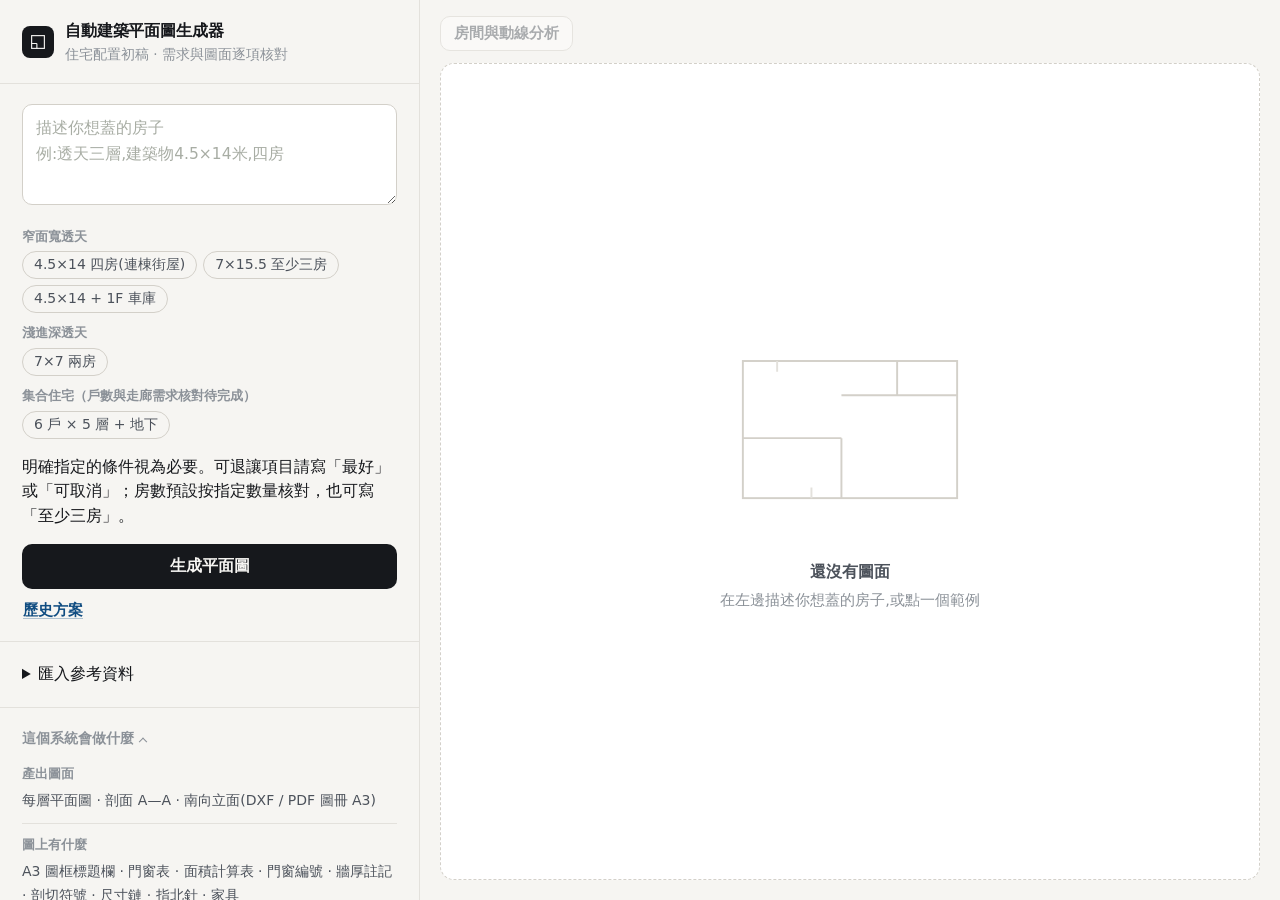
==== src/web/static/index.html @ a3713e99 "fix(rag): 分離搜尋備援並修正網頁編碼與網址匯入" ====
<!DOCTYPE html>
<html lang="zh-Hant">
<head>
<meta charset="utf-8">
<meta name="viewport" content="width=device-width, initial-scale=1">
<title>自動建築平面圖生成器</title>
<link rel="icon" href="data:image/svg+xml,<svg xmlns='http://www.w3.org/2000/svg' viewBox='0 0 32 32'><rect width='32' height='32' rx='7' fill='%2316181c'/><g stroke='%23f7f6f3' stroke-width='2' fill='none'><rect x='8' y='8' width='16' height='16'/><path d='M8 18h7M15 18v6'/></g></svg>">
<link rel="stylesheet" href="style.css?v=20260924-sketch">
</head>
<body>

<div class="app">

  <!-- ══ 左:需求與報告 ════════════════════════════════════════════ -->
  <aside class="side">
    <header class="brand">
      <div class="logo" aria-hidden="true">
        <svg viewBox="0 0 24 24"><rect x="3.5" y="3.5" width="17" height="17"/>
          <path d="M3.5 14h7M10.5 14v6.5"/></svg>
      </div>
      <div class="brand-text">
        <h1>自動建築平面圖生成器</h1>
        <p>住宅配置初稿 · 需求與圖面逐項核對</p>
      </div>
    </header>

    <div class="side-scroll">

      <section class="block">
        <textarea id="text" rows="3"
          placeholder="描述你想蓋的房子&#10;例:透天三層,建築物4.5×14米,四房"></textarea>

        <!-- 範例句依「案子類型」分組:順便展示這套系統收得下哪幾種案子。
             chip 上是短標籤,真正送出的整句在 data-text。 -->
        <div class="examples" id="examples">
          <div class="ex-group">
            <span class="ex-label">窄面寬透天</span>
            <button class="chip" data-text="透天三層,建築物4.5×14米,四房">4.5×14 四房(連棟街屋)</button>
            <button class="chip" data-text="透天三層,建築物7×15.5米,至少三房">7×15.5 至少三房</button>
            <button class="chip" data-text="透天三層,建築物4.5×14米,三房,一樓一個車位">4.5×14 + 1F 車庫</button>
          </div>
          <div class="ex-group">
            <span class="ex-label">淺進深透天</span>
            <button class="chip" data-text="透天兩層,建築物7×7米,兩房">7×7 兩房</button>
          </div>
          <div class="ex-group">
            <span class="ex-label">集合住宅（戶數與走廊需求核對待完成）</span>
            <button class="chip" disabled title="目前每排戶數與走廊寬尚未完成圖面核對，請先使用透天範例。">6 戶 × 5 層 + 地下</button>
          </div>
        </div>

        <p class="import-note">明確指定的條件視為必要。可退讓項目請寫「最好」或「可取消」；房數預設按指定數量核對，也可寫「至少三房」。</p>
        <div class="actions">
          <input id="code" type="password" placeholder="通行碼" class="hidden">
          <button id="generate" class="btn solid block">生成平面圖</button>
        </div>

        <div class="run-row">
          <button id="history-btn" class="btn link">歷史方案</button>
          <span id="status"></span>
        </div>

        <ol id="progress" class="progress hidden">
          <li>讀懂需求</li>
          <li>配置格局</li>
          <li>圖面 / 法規檢查</li>
          <li>出圖</li>
        </ol>
      </section>

      <div id="error" class="error hidden"></div>
      <section id="requirements-panel" class="block hidden" aria-live="polite"></section>
      <div id="history" class="history hidden"></div>

      <section class="block rag-import">
        <details id="import-panel">
          <summary>匯入參考資料</summary>
          <p>加入 PDF、DWG、DXF 或圖片，系統會擷取文字與標註，建立可檢索的設計參考。</p>
          <label for="import-files">選擇檔案（可多選，每個上限 50 MB）</label>
          <input id="import-files" type="file" multiple accept=".pdf,.dwg,.dxf,.png,.jpg,.jpeg,.tif,.tiff,.webp,.bmp">
          <button id="import-btn" class="btn quiet">匯入並建立索引</button>
          <p class="import-note">掃描檔會使用 OCR，請核對辨識文字。這項功能不會自動還原房間幾何；命中的參考文字會隨需求傳給 AI。</p>
          <div id="import-status" role="status" aria-live="polite"></div>
          <div id="import-results"></div>

          <details class="case-editor">
            <summary>核對參考資料與適用條件</summary>
            <p>先排除已知條件不符的資料，再依語意相似度排序。未填條件代表未知；人工核對也不代表本案法規審查通過。</p>
            <button id="case-load" type="button" class="btn quiet">載入資料清單</button>
            <div id="case-form" class="hidden">
              <label for="case-document">參考資料</label><select id="case-document"></select>
              <small id="case-source"></small>
              <label for="case-category">資料類別</label>
              <select id="case-category"><option value="reference">一般參考</option><option value="case">配置案例</option><option value="regulation">法規資料</option></select>
              <label for="case-dimension_basis">寬深代表</label>
              <select id="case-dimension_basis"><option value="building">建築尺寸</option><option value="site">基地尺寸</option></select>
              <fieldset><legend>面寬（米）</legend><div class="case-range"><label>下限<input id="case-width_m-min" type="number" min="0" step="any"></label><label>上限<input id="case-width_m-max" type="number" min="0" step="any"></label></div></fieldset>
              <fieldset><legend>進深（米）</legend><div class="case-range"><label>下限<input id="case-depth_m-min" type="number" min="0" step="any"></label><label>上限<input id="case-depth_m-max" type="number" min="0" step="any"></label></div></fieldset>
              <fieldset><legend>地上樓層</legend><div class="case-range"><label>下限<input id="case-floors-min" type="number" min="0" step="any"></label><label>上限<input id="case-floors-max" type="number" min="0" step="any"></label></div></fieldset>
              <fieldset><legend>臥室數</legend><div class="case-range"><label>下限<input id="case-bedrooms-min" type="number" min="0" step="any"></label><label>上限<input id="case-bedrooms-max" type="number" min="0" step="any"></label></div></fieldset>
              <fieldset><legend>汽車位</legend><div class="case-range"><label>下限<input id="case-car_spaces-min" type="number" min="0" step="any"></label><label>上限<input id="case-car_spaces-max" type="number" min="0" step="any"></label></div></fieldset>
              <label for="case-party_walls">是否共壁</label>
              <select id="case-party_walls"><option value="">未知</option><option value="true">是</option><option value="false">否</option></select>
              <label for="case-window_sides">案例使用的開窗側（N 北、S 南、E 東、W 西）</label>
              <input id="case-window_sides" placeholder="例：N,S；未知留空">
              <label for="case-limitations">適用限制</label><textarea id="case-limitations" rows="2" maxlength="800"></textarea>
              <label for="case-review_status">核對狀態</label>
              <select id="case-review_status"><option value="unreviewed">待人工核對</option><option value="reviewed">已人工核對</option></select>
              <label for="case-reviewer">核對者</label><input id="case-reviewer" maxlength="80">
              <label for="case-review_note">核對依據（例如圖號、頁碼、原文段落）</label><textarea id="case-review_note" rows="2" maxlength="600"></textarea>
              <button id="case-save" type="button" class="btn quiet">儲存條件並更新索引</button>
            </div>
            <div id="case-status" role="status" aria-live="polite"></div>
          </details>
          <div class="web-research">
            <h3>沒有檔案？讓系統上網找</h3>
            <label for="research-query">想找哪方面的參考資料？</label>
            <input id="research-query" type="text" maxlength="160" placeholder="例：透天住宅採光、車庫與玄關動線">
            <div class="research-examples">
              <button class="chip research-topic" type="button">透天住宅 採光 平面圖</button>
              <button class="chip research-topic" type="button">住宅 車庫 玄關 動線</button>
            </div>
            <button id="research-btn" class="btn quiet" type="button">自動找資料並加入 RAG</button>
            <p class="import-note">一次最多加入 3 個不同網站的公開網頁或文字 PDF，保留來源網址。只會送出這裡的搜尋主題，不會傳送你的本機檔案；網路資料仍需核對。</p>
            <div id="research-status" role="status" aria-live="polite"></div>
            <p id="research-diagnostics" class="import-note"></p>
            <details class="research-direct">
              <summary>已有網址？直接匯入公開資料</summary>
              <p class="import-note">搜尋暫時不可用時，可填寫上方主題並貼上資料網址。系統仍會核對正文、來源存取規則與主題相關性。</p>
              <label for="research-url">公開網頁或文字 PDF 網址</label>
              <input id="research-url" type="url" maxlength="2048" placeholder="https://…">
              <button id="research-url-btn" class="btn quiet" type="button">讀取網址並加入 RAG</button>
            </details>
            <div id="research-results"></div>
          </div>
        </details>
      </section>

      <!-- 最近生成過的方案(有紀錄才會出現),點了直接載回來 -->
      <section class="block hidden" id="recent-block">
        <h2 class="block-title">最近</h2>
        <div class="recent" id="recent"></div>
      </section>

      <!-- 能力範圍:出圖前就先講清楚這套系統做得到什麼、把哪些關。
           出圖後自動收起來(app.js),讓側欄專心顯示方案。 -->
      <section class="block">
        <details id="about" open>
          <summary>這個系統會做什麼</summary>

          <dl class="spec">
            <dt>產出圖面</dt>
            <dd>每層平面圖 · 剖面 A—A · 南向立面(DXF / PDF 圖冊 A3)</dd>

            <dt>圖上有什麼</dt>
            <dd>A3 圖框標題欄 · 門窗表 · 面積計算表 · 門窗編號 · 牆厚註記
              · 剖切符號 · 尺寸鏈 · 指北針 · 家具</dd>

            <dt>自動把關</dt>
            <!-- ⚠️ 換行處會變成一個空格,別在標點後面斷行 -->
            <dd><b>圖面硬規則 16 條</b> —— 房間沒門、室內斷成兩塊、家具穿牆、門卡牆角、梯段沒扶手牆、動線走不通…只要違反就換個切法重生,不合格的圖不會給你</dd>
            <dd><b>建築技術規則施工編</b> §33 樓梯尺寸 · §40 居室採光
              · §43 通風</dd>

            <dt>收得下的尺寸</dt>
            <dd class="sizes">
              <span><b>窄面寬透天</b>建築寬 4–8 m · 深 9.5–16.5 m(上限依面寬)</span>
              <span><b>淺進深透天</b>寬 5–9 m · 深 ≥5 m</span>
              <span><b>兩帶式 / 集合住宅</b>寬 ≥10 m</span>
              <span><b>AI 關係圖</b>寬 5–30 m · 深 ≥9 m</span>
            </dd>
          </dl>
        </details>
      </section>

      <div id="result" class="result hidden">

        <section class="block">
          <h2 class="block-title">本案</h2>
          <span id="summary" class="summary"></span>
          <span id="design-note" class="design-note"></span>
          <div id="metrics" class="metrics hidden"></div>
          <div id="suggestions" class="suggestions hidden"></div>
        </section>

        <section class="block">
          <h2 class="block-title">檢查</h2>
          <div id="ai-panel" class="ai-panel hidden"></div>
          <details id="rag-panel" class="rag-panel hidden">
            <summary>設計參考資料</summary>
            <div id="rag-content"></div>
          </details>
        </section>

        <section class="block">
          <h2 class="block-title">調整方案</h2>
          <div class="modify-bar">
            <input id="modify-text" type="text"
              placeholder="例:改四房 / 加蓋一層 / 主臥放西南角">
            <button id="modify" class="btn solid">修改</button>
          </div>
          <div class="btn-row">
            <button id="redesign" class="btn quiet">換一個方案</button>
            <button id="score-btn" class="btn quiet">家具配置評分</button>
          </div>
          <div id="layout-score" class="layout-score hidden"></div>
        </section>

        <section class="block">
          <h2 class="block-title">下載</h2>
          <div class="dl-row">
            <a id="dxf" class="dl" download><b>DXF</b>目前這張圖</a>
            <a id="zip" class="dl" download><b>ZIP</b>全部圖面</a>
            <a id="pdf" class="dl" download><b>PDF</b>圖冊 A3</a>
          </div>
        </section>

      </div>
    </div>
  </aside>

  <!-- ══ 右:圖面 ══════════════════════════════════════════════════ -->
  <main class="stage">
    <div class="stage-bar">
      <div class="tabs" id="tabs"></div>
      <span class="stage-hint">滾輪縮放 · 拖曳平移 · 雙擊還原</span>
      <button id="spatial-toggle" class="btn quiet" disabled aria-expanded="false" aria-controls="spatial-inspector">房間與動線分析</button>
    </div>

    <section id="spatial-inspector" class="spatial-inspector hidden" aria-label="空間推理與衝突分析">
      <div class="spatial-toolbar">
        <label for="spatial-floor">樓層</label><select id="spatial-floor"></select>
        <label><input type="checkbox" id="spatial-adjacent">顯示僅相鄰的關係</label>
        <button id="spatial-export" class="btn quiet">下載分析紀錄</button>
      </div>
      <p id="spatial-status" role="status"></p>
      <p id="spatial-allocation"></p>
      <div class="spatial-layout">
        <div id="spatial-graph" class="spatial-graph"></div>
        <div class="spatial-details"><div id="spatial-room"></div><div id="spatial-conflicts"></div></div>
      </div>
      <p id="spatial-method" class="spatial-method"></p>
    </section>

    <div id="sketch-controls" class="sketch-controls hidden" aria-label="圖面繪製動畫">
      <span id="sketch-status" role="status" aria-live="polite">圖面已完成</span>
      <label for="sketch-speed">繪製速度</label>
      <select id="sketch-speed"><option value="0.5">慢速</option><option value="1" selected>一般</option><option value="2">快速</option></select>
      <button id="sketch-replay" class="btn quiet" type="button">重播繪製</button>
      <button id="sketch-skip" class="btn quiet hidden" type="button">直接看完成圖</button>
    </div>

    <div class="viewer" id="viewer">
      <div class="canvas" id="canvas"></div>
      <div id="sketch-progress" class="sketch-progress hidden" aria-hidden="true"><span></span></div>

      <div class="empty" id="empty">
        <svg viewBox="0 0 140 96" class="empty-art" aria-hidden="true">
          <rect x="20" y="14" width="100" height="64"/>
          <path d="M20 50h46M66 50v28M66 30h54M92 14v16"/>
          <path d="M36 14v5M52 78v-5" class="thin"/>
        </svg>
        <p class="empty-title">還沒有圖面</p>
        <p class="empty-sub">在左邊描述你想蓋的房子,或點一個範例</p>
      </div>

      <div class="viewer-tools">
        <button class="zoom" id="zoom-out" title="縮小">−</button>
        <button class="zoom" id="zoom-reset" title="還原">⤢</button>
        <button class="zoom" id="zoom-in" title="放大">+</button>
      </div>
    </div>
  </main>

</div>

<script src="spatial.js?v=20260922-spatial"></script>
<script src="sketch.js?v=20260924-sketch"></script>
<script src="app.js?v=20260924-search2"></script>
</body>
</html>
---- src/web/static/style.css ----
/* ═══════════════════════════════════════════════════════════════════
   自動建築平面圖生成器 —— 前端樣式

   設計方向:**製圖紙**。介面是溫白紙,字是墨黑,分隔靠髮絲線與留白,
   不靠一格一格的灰盒子(上一版就是敗在滿版灰卡片,看起來像後台管理系統)。
   整頁只有一塊黑 —— 圖面本身 —— 所以視線一定先落在圖上,圖才是主角。

   強調色也只有一個(製圖藍),而且只給「連結/目前選中」用;主要按鈕是純墨黑,
   讓藍色維持稀有 = 有指向性。
   ═══════════════════════════════════════════════════════════════════ */

:root {
  --paper:   #f6f5f2;          /* 頁面/側欄:溫白,不是純白,久看不刺眼 */
  --paper-2: #ffffff;          /* 輸入框、浮起的小塊 */
  --paper-3: #edece8;          /* hover / 內嵌底 */

  --ink:   #16181c;            /* 主字 */
  --ink-2: #4c525b;            /* 次要字 */
  --ink-3: #8b9198;            /* 註解字 */

  --rule:      #e3e1dc;        /* 髮絲線 */
  --rule-firm: #d3d0c9;

  --blue:     #0f4c81;         /* 製圖藍 */
  --blue-soft: #eaf1f8;

  --ok:   #1a7a5e;
  --warn: #8a6116;
  --bad:  #b3261e;

  --font: "Noto Sans TC", "Microsoft JhengHei", "PingFang TC",
          system-ui, -apple-system, "Segoe UI", sans-serif;
  --mono: ui-monospace, "SF Mono", "Cascadia Mono", Consolas, monospace;

  --side-w: 420px;
  --r: 10px;
}

* { box-sizing: border-box; }
html, body { height: 100%; }

body {
  margin: 0;
  font-family: var(--font);
  font-size: 15.5px;
  line-height: 1.6;
  color: var(--ink);
  background: var(--paper);
  -webkit-font-smoothing: antialiased;
}
button, input, textarea { font-family: inherit; }

::-webkit-scrollbar { width: 11px; }
::-webkit-scrollbar-track { background: transparent; }
::-webkit-scrollbar-thumb {
  background: #cfccc5; border-radius: 99px;
  border: 3.5px solid transparent; background-clip: content-box;
}
::-webkit-scrollbar-thumb:hover { background: #b4b0a7; background-clip: content-box; }

:focus-visible { outline: 2px solid var(--blue); outline-offset: 2px; }

.hidden { display: none !important; }
.hint { color: var(--ink-3); font-size: 14px; }

/* ── 骨架 ────────────────────────────────────────────────────────── */
.app {
  display: grid;
  grid-template-columns: var(--side-w) 1fr;
  height: 100vh;
  overflow: hidden;
}

.side {
  border-right: 1px solid var(--rule);
  display: flex; flex-direction: column;
  min-height: 0;
  background: var(--paper);
}

.brand {
  display: flex; align-items: center; gap: 11px;
  padding: 18px 22px;
  border-bottom: 1px solid var(--rule);
}
.logo {
  flex: none; width: 32px; height: 32px;
  display: grid; place-items: center;
  border-radius: 8px;
  background: var(--ink);
}
.logo svg {
  width: 18px; height: 18px;
  fill: none; stroke: var(--paper); stroke-width: 1.5;
}
.brand-text h1 {
  margin: 0; font-size: 16px; font-weight: 700; letter-spacing: -.01em;
}
.brand-text p { margin: 0; font-size: 13.5px; color: var(--ink-3); }

.side-scroll { flex: 1; min-height: 0; overflow-y: auto; }

/* 段落:不畫盒子,用一條髮絲線 + 留白分開。
   ⚠️ 不能用 `.block + .block`:錯誤訊息、歷史清單、#result(display:contents)
   都會插在中間打斷 DOM 兄弟關係 → 線會漏畫。改成「每段都有上框線,只有側欄
   的第一段拿掉」,不管中間插什麼都對。 */
.block { padding: 20px 22px; border-top: 1px solid var(--rule); }
.side-scroll > .block:first-child { border-top: 0; }
.block-title {
  margin: 0 0 12px;
  font-size: 13.5px; font-weight: 700;
  color: var(--ink-3);
}

/* ── 輸入 ────────────────────────────────────────────────────────── */
textarea, .modify-bar input, #code {
  width: 100%;
  background: var(--paper-2);
  color: var(--ink);
  border: 1px solid var(--rule-firm);
  border-radius: var(--r);
  padding: 11px 13px;
  font-size: 15.5px;
  transition: border-color .15s, box-shadow .15s;
}
textarea { resize: vertical; min-height: 86px; line-height: 1.65; }
textarea::placeholder, .modify-bar input::placeholder { color: #a8ada4; }
textarea:focus, .modify-bar input:focus, #code:focus {
  outline: none;
  border-color: var(--blue);
  box-shadow: 0 0 0 3px rgba(15,76,129,.11);
}

/* 範例句:依案子類型分組(順便當能力展示),每組一個小標 + 幾顆 chip */
.examples { margin-top: 14px; display: flex; flex-direction: column; gap: 10px; }
.ex-group { display: flex; flex-wrap: wrap; gap: 6px; align-items: center; }
.ex-label {
  width: 100%;
  font-size: 13px; color: var(--ink-3); font-weight: 600;
  margin-bottom: -2px;
}
.chip {
  background: transparent;
  color: var(--ink-2);
  border: 1px solid var(--rule-firm);
  border-radius: 99px;
  padding: 4px 11px;
  font-size: 14px;
  cursor: pointer;
  transition: .13s;
}
.chip:hover {
  border-color: var(--blue); color: var(--blue); background: var(--blue-soft);
}

/* ── 按鈕 ────────────────────────────────────────────────────────── */
.btn {
  border-radius: var(--r);
  font-size: 15.5px; font-weight: 600;
  cursor: pointer;
  border: 1px solid transparent;
  transition: .13s;
  display: inline-flex; align-items: center; justify-content: center;
}
.btn:disabled { opacity: .45; cursor: wait; }

.btn.solid {                       /* 主要動作:墨黑,不用彩色 */
  background: var(--ink); color: var(--paper);
  padding: 11px 20px;
}
.btn.solid:hover:not(:disabled) { background: #2c3037; }
.btn.solid:active:not(:disabled) { transform: translateY(1px); }
.btn.block { width: 100%; }
.actions { margin-top: 12px; display: flex; gap: 8px; }
.actions .btn.block { flex: 1; width: auto; }
#code { width: 108px; flex: none; }

.btn.quiet {
  background: var(--paper-2); color: var(--ink-2);
  border-color: var(--rule-firm);
  padding: 7px 13px; font-size: 14.5px;
}
.btn.quiet:hover:not(:disabled) { border-color: var(--ink-3); color: var(--ink); }

.btn.link {
  background: none; color: var(--blue);
  padding: 0; font-size: 14.5px; font-weight: 600;
  text-decoration: underline; text-underline-offset: 3px;
  text-decoration-color: rgba(15,76,129,.3);
}
.btn.link:hover { text-decoration-color: currentColor; }

.run-row { margin-top: 11px; display: flex; align-items: center; gap: 12px; }
#status { font-size: 14px; color: var(--ink-3); }
.btn-row { margin-top: 9px; display: flex; gap: 7px; flex-wrap: wrap; }

/* ── 生成進度(四段)────────────────────────────────────────────────
   出圖要 10~60 秒,只寫一行「設計中…」會讓人以為當掉。這是**估時**動畫
   (後端沒有回報進度的通道),所以最後一段停著等,不會自己跑完。 */
.progress {
  list-style: none;
  margin: 14px 0 0; padding: 0;
  display: flex; flex-direction: column;
  font-size: 14.5px;
  border-left: 1px solid var(--rule-firm);
}
.progress li {
  position: relative;
  padding: 4px 0 4px 18px;
  color: #b0b5ac;
  transition: color .25s;
}
.progress li::before {
  content: "";
  position: absolute; left: -4px; top: 50%; margin-top: -3.5px;
  width: 7px; height: 7px; border-radius: 99px;
  background: var(--paper); border: 1.5px solid var(--rule-firm);
  transition: .25s;
}
.progress li.done { color: var(--ink-2); }
.progress li.done::before { background: var(--ok); border-color: var(--ok); }
.progress li.now { color: var(--ink); font-weight: 600; }
.progress li.now::before {
  background: var(--blue); border-color: var(--blue);
  animation: pulse 1.5s ease-out infinite;
}
@keyframes pulse {
  0%   { box-shadow: 0 0 0 0 rgba(15,76,129,.45); }
  100% { box-shadow: 0 0 0 7px rgba(15,76,129,0); }
}

/* ── 錯誤 ────────────────────────────────────────────────────────── */
.error {
  margin: 0 22px 20px;
  background: #fdf1f0;
  border: 1px solid #f0c9c6;
  border-left: 3px solid var(--bad);
  border-radius: var(--r);
  padding: 11px 13px;
  font-size: 14.5px; color: #8e1f19;
  white-space: pre-wrap;
}

/* ── 本案 ────────────────────────────────────────────────────────── */
/* display:contents 讓裡面的 .block 直接當側欄的小孩,排版與分隔線跟上面一致 */
.result { display: contents; }

.summary {
  display: block;
  font-size: 17px; font-weight: 600; letter-spacing: -.01em;
  line-height: 1.5;
}
.design-note {
  display: block; margin-top: 5px;
  font-size: 14px; color: var(--ink-3);
}
.design-note:empty { display: none; }

/* 關鍵數字:兩欄「表格」,靠髮絲線分行,不是六個灰盒子。
   數字用等寬字放大 —— 這排是評審第一眼掃的東西。 */
.metrics {
  margin-top: 14px;
  display: grid; grid-template-columns: 1fr 1fr;
  column-gap: 18px;
  border-top: 1px solid var(--rule);
}
.metric {
  display: flex; align-items: baseline; justify-content: space-between; gap: 8px;
  padding: 7px 0;
  border-bottom: 1px solid var(--rule);
  font-size: 14px;
}
.metric span { color: var(--ink-3); }
.metric b {
  font-family: var(--mono); font-size: 15.5px; font-weight: 600;
  letter-spacing: -.02em; color: var(--ink);
  order: 2;                            /* 標籤在左、數字靠右對齊 */
}
.metric.wide { grid-column: 1 / -1; padding: 10px 0; }
.metric.wide b { font-size: 21.5px; }
.metrics .hint { grid-column: 1 / -1; padding-top: 8px; font-size: 13px; }

.suggestions { margin-top: 14px; display: flex; flex-wrap: wrap; gap: 6px; align-items: center; }

/* ── 檢查 / AI 收斂 ──────────────────────────────────────────────── */
.ai-panel { font-size: 14.5px; }
.ai-head { font-size: 14px; color: var(--blue); font-weight: 600; margin-bottom: 9px; }
.ai-traj { display: flex; flex-wrap: wrap; align-items: center; gap: 5px; margin-bottom: 10px; }
.ai-step {
  background: var(--paper-2); border: 1px solid var(--rule-firm);
  border-radius: 6px; padding: 2px 7px;
  font-size: 13px; font-family: var(--mono);
}
.ai-arrow { color: var(--ink-3); font-size: 12.5px; }

/* 檢查結果:靠左邊那條色帶判斷過沒過,不用讀完整段字 */
.ai-problems {
  margin-top: 8px;
  padding: 9px 0 9px 12px;
  border-left: 2px solid var(--bad);
  color: var(--ink-2); line-height: 1.65;
}
.ai-problems:first-child { margin-top: 0; }
.ai-problems b { color: var(--ink); }
.ai-problems.ok { border-left-color: var(--ok); color: var(--ink-2); }

/* ── 多輪修改 ────────────────────────────────────────────────────── */
.modify-bar { display: flex; gap: 7px; }
.modify-bar input { flex: 1; min-width: 0; font-size: 14.5px; padding: 9px 12px; }
.modify-bar .btn.solid { flex: none; padding: 9px 16px; font-size: 14.5px; }

/* ── 歷史方案 ────────────────────────────────────────────────────── */
.history {
  margin: 0 22px 20px;
  border: 1px solid var(--rule-firm);
  border-radius: var(--r);
  overflow: hidden;
  max-height: 320px; overflow-y: auto;
  background: var(--paper-2);
  color: var(--ink-3); font-size: 14.5px;
}
.history-item {
  display: flex; flex-direction: column; gap: 1px;
  width: 100%; text-align: left;
  background: none; color: var(--ink);
  border: 0; border-bottom: 1px solid var(--rule);
  padding: 9px 13px;
  cursor: pointer; transition: background .13s;
}
.history-item:last-child { border-bottom: 0; }
.history-item:hover { background: var(--blue-soft); }
.history-item .h-text {
  font-size: 14.5px;
  overflow: hidden; text-overflow: ellipsis; white-space: nowrap;
}
.history-item .h-meta { font-size: 13px; color: var(--ink-3); }

/* ── 最近方案(側欄捷徑)──────────────────────────────────────────── */
.recent { display: flex; flex-direction: column; }
.recent-item {
  display: flex; flex-direction: column; gap: 1px;
  width: 100%; text-align: left;
  background: none; border: 0;
  border-bottom: 1px solid var(--rule);
  padding: 8px 0;
  cursor: pointer;
  transition: color .13s;
}
.recent-item:last-child { border-bottom: 0; }
.recent-item:hover .h-text { color: var(--blue); }
.recent-item .h-text {
  font-size: 14.5px; color: var(--ink);
  overflow: hidden; text-overflow: ellipsis; white-space: nowrap;
}
.recent-item .h-meta {
  font-size: 13px; color: var(--ink-3);
  overflow: hidden; text-overflow: ellipsis; white-space: nowrap;
}

/* ── 能力範圍 ────────────────────────────────────────────────────── */
#about > summary {
  list-style: none;
  cursor: pointer;
  font-size: 13.5px; font-weight: 700; color: var(--ink-3);
  display: flex; align-items: center; gap: 6px;
}
#about > summary::-webkit-details-marker { display: none; }
#about > summary::after {
  content: "";
  width: 5px; height: 5px;
  border-right: 1.4px solid currentColor;
  border-bottom: 1.4px solid currentColor;
  transform: rotate(45deg) translate(-1px, -1px);
  transition: transform .2s;
}
#about[open] > summary::after { transform: rotate(-135deg) translate(-2px, -2px); }
#about > summary:hover { color: var(--ink); }

.spec { margin: 14px 0 0; }
.spec dt {
  font-size: 13px; font-weight: 700; color: var(--ink-3);
  padding-top: 11px; margin-top: 11px;
  border-top: 1px solid var(--rule);
}
.spec dt:first-child { padding-top: 0; margin-top: 0; border-top: 0; }
.spec dd {
  margin: 4px 0 0;
  font-size: 14px; color: var(--ink-2); line-height: 1.7;
}
.spec dd b { color: var(--ink); font-weight: 600; }
.sizes { display: flex; flex-direction: column; gap: 2px; }
.sizes b {
  display: inline-block; min-width: 152px;
  color: var(--ink-2); font-weight: 600;
}

/* ── 下載 ────────────────────────────────────────────────────────── */
.dl-row { display: flex; flex-direction: column; }
.dl {
  display: flex; align-items: center; gap: 11px;
  padding: 9px 0;
  border-bottom: 1px solid var(--rule);
  color: var(--ink-2); font-size: 14.5px; text-decoration: none;
  transition: color .13s;
}
.dl:last-child { border-bottom: 0; }
.dl:hover { color: var(--blue); }
.dl b {
  flex: none; width: 38px;
  font-family: var(--mono); font-size: 11px; font-weight: 700; letter-spacing: .05em;
  color: var(--ink-3);
}
.dl:hover b { color: var(--blue); }

/* ── 家具評分卡 ──────────────────────────────────────────────────── */
.layout-score {
  margin-top: 14px; padding-top: 14px;
  border-top: 1px solid var(--rule);
}
.score-head { display: flex; align-items: center; gap: 12px; flex-wrap: wrap; }
.grade {
  font-family: var(--mono);
  font-size: 22.5px; font-weight: 700; line-height: 1;
  padding: 9px 11px; border-radius: 8px;
  background: var(--ink); color: var(--paper);
  min-width: 46px; text-align: center;
}
.grade-Aplus, .grade-A { background: var(--ok); }
.grade-B { background: var(--blue); }
.grade-C { background: var(--warn); }
.grade-D { background: var(--bad); }
.score-num b { font-size: 22.5px; font-family: var(--mono); }
.score-num span { display: block; color: var(--ink-3); font-size: 13px; }

.subs { display: flex; flex-wrap: wrap; gap: 5px; margin: 12px 0 4px; }
.subs .sub {
  border: 1px solid var(--rule); border-radius: 6px;
  padding: 2px 7px; font-size: 13px; color: var(--ink-3);
}
.subs .sub b { color: var(--ink); margin-right: 4px; font-family: var(--mono); }

.rooms { display: flex; flex-wrap: wrap; gap: 5px; margin: 8px 0; }
.room-chip {
  border: 1px solid var(--rule); border-radius: 6px;
  padding: 2px 8px; font-size: 13px;
}
.room-chip em { color: var(--ink-3); font-style: normal; margin-left: 6px; }

.floors { display: flex; flex-wrap: wrap; gap: 5px; margin: 10px 0 2px; }
.floor-chip {
  border: 1px solid var(--rule); border-radius: 6px;
  padding: 2px 9px; font-size: 13.5px;
}
.floor-chip b { color: var(--blue); font-family: var(--mono); }

/* ═══ 右:圖面 ═════════════════════════════════════════════════════ */
.stage {
  display: flex; flex-direction: column;
  min-width: 0; min-height: 0;
  padding: 16px 20px 20px;
  gap: 12px;
}
.stage-bar {
  display: flex; align-items: center; justify-content: space-between; gap: 16px;
  min-height: 34px;
}
.stage-hint { font-size: 13.5px; color: var(--ink-3); }

/* 樓層頁籤:分段控制器,選中的那格是墨黑實心 */
.tabs {
  display: flex; gap: 2px; flex-wrap: wrap;
  background: var(--paper-3);
  border-radius: 9px;
  padding: 3px;
}
.tabs:empty { display: none; }
.tab {
  background: none; color: var(--ink-2);
  border: 0; border-radius: 7px;
  padding: 5px 15px;
  font-size: 14.5px; font-weight: 600;
  cursor: pointer; transition: .13s;
}
.tab:hover { color: var(--ink); background: rgba(255,255,255,.7); }
.tab.active {
  background: var(--ink); color: var(--paper);
}

/* 圖面。還沒出圖時是一張空白製圖紙(虛線框),出圖後才翻成黑 ——
   首屏不用一開場就丟一大塊黑,圖出來時的反差也變成一個小小的「登場」。 */
.viewer {
  flex: 1; min-height: 0;
  position: relative;
  border-radius: 14px;
  background: var(--paper-2);
  border: 1px dashed var(--rule-firm);
  overflow: hidden;
  transition: background .35s ease, box-shadow .35s ease;
}
body.has-result .viewer {
  background: #0b0b0c;
  border-color: transparent;
  box-shadow: 0 1px 2px rgba(0,0,0,.12), 0 18px 40px -24px rgba(0,0,0,.5);
}
/* 沒圖的時候不擺工具:沒東西可縮放 */
body:not(.has-result) .viewer-tools,
body:not(.has-result) .stage-hint { display: none; }
.canvas {
  position: absolute; inset: 0;
  overflow: hidden; cursor: grab; touch-action: none;
}
.canvas:active { cursor: grabbing; }
.canvas .pane { position: absolute; inset: 0; transform-origin: 0 0; }
.canvas svg { width: 100%; height: 100%; display: block; }
.canvas .sketch-copy { position: absolute; inset: 0; pointer-events: none; }
body.has-result .viewer.is-sketching { background: #faf8f2; }
.viewer.is-sketching .zoom { color: #4b4943; background: #eee9df; }
.sketch-controls { display: flex; align-items: center; flex-wrap: wrap; gap: 8px; font-size: 13px; }
.sketch-controls #sketch-status { margin-right: auto; color: var(--ink-2); }
.sketch-controls select { width: auto; padding: 5px 8px; border: 1px solid var(--rule-firm); border-radius: 7px; background: var(--paper-2); color: var(--ink); }
.sketch-controls .btn { padding: 5px 10px; font-size: 13px; }
.sketch-progress { position: absolute; bottom: 0; left: 0; right: 0; height: 3px; background: #ddd5c6; pointer-events: none; }
.sketch-progress span { display: block; height: 100%; background: #8b7758; transform: scaleX(0); transform-origin: left; }
@media (prefers-reduced-motion: reduce) { .viewer { transition: none; } }

/* 空狀態:首屏不是一片黑,而是一張淡淡的線稿 */
.empty {
  position: absolute; inset: 0;
  display: flex; flex-direction: column;
  align-items: center; justify-content: center;
  text-align: center; pointer-events: none;
}
body.has-result .empty { display: none; }
.empty-art {
  width: 300px; margin-bottom: 22px;
  fill: none; stroke: var(--rule-firm); stroke-width: .9;
}
.empty-art .thin { stroke: var(--rule); }
.empty-title { margin: 0; font-size: 16px; color: var(--ink-2); font-weight: 600; }
.empty-sub { margin: 4px 0 0; font-size: 14.5px; color: var(--ink-3); }

/* 縮放工具列:浮在圖右下角,不佔版面 */
.viewer-tools {
  position: absolute; right: 14px; bottom: 14px;
  display: flex; gap: 2px;
  padding: 3px;
  background: rgba(255,255,255,.09);
  backdrop-filter: blur(12px);
  border: 1px solid rgba(255,255,255,.12);
  border-radius: 9px;
}
.zoom {
  width: 28px; height: 28px;
  display: grid; place-items: center;
  background: none; color: #cfd3d8;
  border: 0; border-radius: 6px;
  font-size: 17px; line-height: 1; cursor: pointer;
  transition: .13s;
}
.zoom:hover { background: rgba(255,255,255,.14); color: #fff; }

.rag-panel { margin-top: 12px; font-size: 12px; line-height: 1.65; }
.rag-panel summary { cursor: pointer; font-weight: 600; }
.rag-panel article { border-top: 1px solid var(--rule); padding: 10px 0; }
.rag-panel p { white-space: pre-wrap; margin: 6px 0; }
.rag-panel small { overflow-wrap: anywhere; color: var(--muted, #666); }

/* ── 窄螢幕 ──────────────────────────────────────────────────────── */
@media (max-width: 1080px) {
  .app { grid-template-columns: 1fr; height: auto; overflow: visible; }
  .side { border-right: 0; border-bottom: 1px solid var(--rule); }
  .side-scroll { overflow: visible; }
  .stage { padding: 14px 16px 18px; height: 78vh; }
  .stage-hint { display: none; }
}
@media (max-width: 560px) {
  .block { padding: 18px 16px; }
  .error, .history { margin-left: 16px; margin-right: 16px; }
  .metrics { grid-template-columns: 1fr; }
}
:root { --import-border: #dcdedb; }
.rag-import p, .rag-import label { font-size: 12px; line-height: 1.65; }
.rag-import input[type="file"] { display: block; max-width: 100%; margin: 10px 0; font-size: 12px; }
.rag-import .import-note { color: #686b70; }
#import-status { font-size: 12px; line-height: 1.65; overflow-wrap: anywhere; }
#import-results details { border-top: 1px solid var(--import-border); padding: 10px 0; margin-top: 8px; }
#import-results summary { overflow-wrap: anywhere; }
#import-results pre { white-space: pre-wrap; overflow-wrap: anywhere; max-height: 240px; overflow: auto; font-size: 12px; line-height: 1.6; }
.web-research { border-top: 1px solid var(--import-border); margin-top: 18px; padding-top: 14px; }
.web-research h3 { font-size: 14px; margin: 0 0 10px; }
#research-query { box-sizing: border-box; width: 100%; margin: 8px 0; padding: 9px; font: inherit; font-size: 12px; }
.research-examples { display: flex; flex-wrap: wrap; gap: 6px; margin: 4px 0 12px; }
#research-status { font-size: 12px; line-height: 1.65; margin-top: 8px; overflow-wrap: anywhere; }
#research-results details { border-top: 1px solid var(--import-border); padding: 10px 0; margin-top: 8px; }
#research-results summary { overflow-wrap: anywhere; }
#research-results a { display: inline-block; font-size: 12px; margin-top: 8px; }
#research-results pre { white-space: pre-wrap; overflow-wrap: anywhere; max-height: 240px; overflow: auto; font-size: 12px; line-height: 1.6; }

/* Evidence and case applicability forms */
#requirements-panel h3 { font-size: 15px; margin: 0 0 12px; }
.requirement-item { padding: 10px 12px; margin: 8px 0; border-left: 3px solid #b88747; background: #f7f5ef; border-radius: 5px; overflow-wrap: anywhere; }
.requirement-item.met { border-color: #458272; }
.requirement-item p { margin: 5px 0; }
.requirement-item small, #rag-content small, #case-source { display: block; margin-top: 6px; color: #686660; }
.case-editor { margin-top: 20px; border-top: 1px solid #dedbd4; padding-top: 14px; }
.case-editor label, .case-editor legend { display: block; font-size: 12px; margin: 10px 0 5px; }
.case-editor input, .case-editor select, .case-editor textarea { width: 100%; padding: 8px; box-sizing: border-box; border: 1px solid #d7d3ca; border-radius: 5px; background: #fff; color: #292923; }
.case-editor fieldset { padding: 0; border: 0; margin: 0; min-width: 0; }
.case-range { display: grid; grid-template-columns: 1fr 1fr; gap: 10px; }
.case-range label { margin-top: 0; }
#case-save { margin-top: 14px; }
#case-status { margin-top: 12px; font-size: 12px; overflow-wrap: anywhere; }
.spatial-inspector { display:flex; flex:1; min-height:0; flex-direction:column; padding:16px 20px 8px; overflow:hidden; background:#f7fafc; color:#172c3d; }
.spatial-toolbar { display:flex; align-items:center; gap:12px; flex-wrap:wrap; }
.spatial-toolbar select { width:auto; padding:6px 12px; }
.spatial-toolbar label { display:flex; align-items:center; gap:6px; font-size:13px; }
.spatial-toolbar input { width:auto; }
#spatial-status { margin:10px 0 4px; font-size:14px; }
#spatial-status.diagnostic { color:#ad361e; font-weight:600; }
#spatial-allocation { margin:4px 0 8px; font-size:13px; color:#176c65; }
.spatial-layout { display:grid; grid-template-columns:minmax(280px,1fr) 320px; gap:16px; min-height:0; flex:1; }
.spatial-graph { min-height:0; display:flex; flex-direction:column; align-items:center; overflow:auto; background:#edf3f5; border:1px solid #d1dfe5; border-radius:12px; padding:10px; }
.spatial-graph svg { flex:1; min-height:260px; width:100%; }
.spatial-region { fill:#fff; stroke:#adbfc9; cursor:pointer; }
.spatial-region:hover,.spatial-region:focus { fill:#dff5f1; outline:none; stroke:#168879; }
.spatial-region.selected { fill:#fff0c4; stroke:#ce8100; }
.spatial-region.unreachable { fill:#ffe3dc; }
.spatial-edge { stroke:#2373ac; fill:none; pointer-events:none; }
.spatial-edge.open { stroke:#1b8f92; stroke-dasharray:100 70; }
.spatial-edge.adjacent { stroke:#98a2ae; stroke-dasharray:45 90; opacity:.7; }
.spatial-edge.route { stroke:#d08400; }
.spatial-label { text-anchor:middle; fill:#172c3d; paint-order:stroke; stroke:#fff; stroke-width:30; pointer-events:none; }
.spatial-label.sub { fill:#577080; }
.spatial-node { fill:#2373ac; pointer-events:none; }
.spatial-anchor { fill:#0c866d; pointer-events:none; }
.spatial-details { overflow:auto; min-height:0; padding:0 8px 12px 0; font-size:13px; line-height:1.65; }
.spatial-details h3 { margin:4px 0 10px; font-size:16px; }
.spatial-details h4 { margin:16px 0 5px; font-size:13px; }
.spatial-details p { margin:6px 0; }
.spatial-details .muted { color:#617180; }
.spatial-conflict { padding:12px 0; border-top:1px solid #d4dfe4; }
.spatial-conflict small { display:block; color:#647383; }
.spatial-conflict button { margin:8px 0 0; }
.spatial-room-issue { padding-left:9px; border-left:3px solid #e6ac68; }
.spatial-legend,.spatial-method { font-size:12px; line-height:1.5; color:#536777; }
.spatial-legend { margin:8px 0 0; }
.spatial-method { margin:8px 0 0; }
#spatial-conflicts { margin-top:22px; }
@media(max-width:1100px) { .spatial-layout { grid-template-columns:minmax(230px,1fr) 255px; } .stage-hint { display:none; } }
@media(max-width:800px) { .spatial-inspector { overflow:auto; min-height:600px; } .spatial-layout { display:block; } .spatial-graph svg { height:450px; flex:none; } .spatial-details { overflow:visible; margin-top:16px; } }
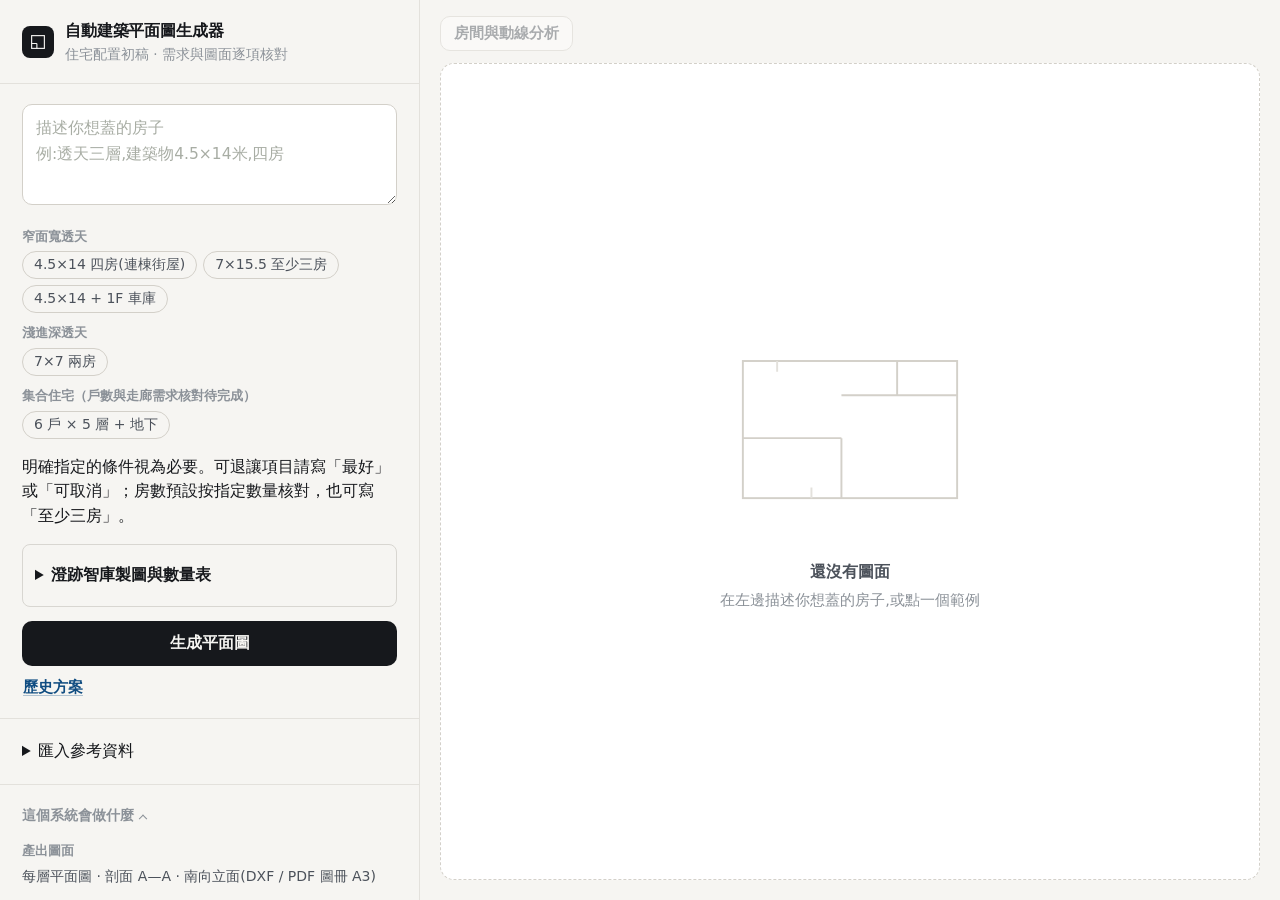
==== commit 30298121: "feat: add Chengji drawing generator workflow" ====
--- a/src/web/static/index.html
+++ b/src/web/static/index.html
@@ -5,7 +5,7 @@
 <meta name="viewport" content="width=device-width, initial-scale=1">
 <title>自動建築平面圖生成器</title>
 <link rel="icon" href="data:image/svg+xml,<svg xmlns='http://www.w3.org/2000/svg' viewBox='0 0 32 32'><rect width='32' height='32' rx='7' fill='%2316181c'/><g stroke='%23f7f6f3' stroke-width='2' fill='none'><rect x='8' y='8' width='16' height='16'/><path d='M8 18h7M15 18v6'/></g></svg>">
-<link rel="stylesheet" href="style.css?v=20260924-sketch">
+<link rel="stylesheet" href="style.css?v=20261015-chengji">
 </head>
 <body>
 
@@ -50,6 +50,24 @@
         </div>
 
         <p class="import-note">明確指定的條件視為必要。可退讓項目請寫「最好」或「可取消」；房數預設按指定數量核對，也可寫「至少三房」。</p>
+        <details id="drawing-settings" class="drawing-settings">
+          <summary>澄跡智庫製圖與數量表</summary>
+          <label class="drawing-enable"><input type="checkbox" id="drawing-enabled">啟用清單流程（cm／1:50）</label>
+          <p class="import-note">依清單產出彩色平面、柱牆表、裝修數量與門窗立面。設定會套用到實際圖面，檢核不符時停止出圖。</p>
+          <fieldset id="drawing-fields" disabled>
+            <legend>基本尺寸（公分）</legend>
+            <div id="drawing-inputs" class="drawing-grid"></div>
+            <label for="drawing-window-style">窗型</label>
+            <select id="drawing-window-style"><option value="sliding">橫拉窗</option><option value="awning">上懸窗</option><option value="fixed">固定窗</option></select>
+            <details><summary>指定房間淨尺寸與位置（選填）</summary>
+              <p class="import-note">先在上方描述需求。這裡核對生成結果，不會直接拖動房間；未符合條件就停止出圖。前＝圖面下方，左＝圖面左方，尺寸容差 1cm。凹形房間不能當成指定寬深的矩形。</p>
+              <div id="drawing-rooms"></div>
+              <button type="button" id="drawing-add-room" class="btn quiet">＋新增房間條件</button>
+            </details>
+          </fieldset>
+          <p class="import-note">流程：尺寸 → 軸柱 → 牆 → 窗 → 門 → 家具 → 室名 → 尺寸標註 → 數量表 → 門窗立面。</p>
+        </details>
+        <section id="drawing-result" class="hidden" aria-live="polite"></section>
         <div class="actions">
           <input id="code" type="password" placeholder="通行碼" class="hidden">
           <button id="generate" class="btn solid block">生成平面圖</button>
@@ -69,6 +87,21 @@
       </section>
 
       <div id="error" class="error hidden"></div>
+      <section id="audit-panel" class="block hidden">
+        <h2 class="block-title">設計證據與人工回饋</h2>
+        <p id="audit-summary"></p>
+        <div class="btn-row"><button id="audit-html" class="btn quiet">下載設計報告 HTML</button><button id="audit-json" class="btn quiet">下載完整紀錄 JSON</button></div>
+        <p class="import-note">HTML 可用瀏覽器列印成 PDF。報告保存程式紀錄；請下載備份，雲端重新部署後暫存資料可能消失。</p>
+        <details><summary>查看本次設計證據</summary><pre id="audit-preview" style="white-space:pre-wrap;overflow-wrap:anywhere;max-height:400px;overflow:auto"></pre></details>
+        <details id="human-review-form"><summary>人工接受或退回初稿</summary>
+          <label for="review-decision">核對結果</label><select id="review-decision"><option value="revision_needed">需要修改</option><option value="accepted">接受初稿</option><option value="not_applicable">不適用</option></select>
+          <label for="reviewer">核對者或代號</label><input id="reviewer" maxlength="80">
+          <label for="review-reason">具體原因、核對依據與待處理事項</label><textarea id="review-reason" maxlength="2000" rows="3"></textarea>
+          <button id="review-save" class="btn quiet">保存人工回饋</button>
+          <p class="import-note">這是對初稿的意見，不等於施工核准，也不會自動加入已核實的 RAG 案例。</p>
+        </details>
+        <div id="review-history"></div><p id="audit-status" role="status"></p>
+      </section>
       <section id="requirements-panel" class="block hidden" aria-live="polite"></section>
       <div id="history" class="history hidden"></div>
 
@@ -82,6 +115,14 @@
           <p class="import-note">掃描檔會使用 OCR，請核對辨識文字。這項功能不會自動還原房間幾何；命中的參考文字會隨需求傳給 AI。</p>
           <div id="import-status" role="status" aria-live="polite"></div>
           <div id="import-results"></div>
+          <details><summary>RAG 狀態與檢索驗證</summary>
+            <button id="rag-check" class="btn quiet">檢查向量索引</button><p id="rag-check-status" role="status"></p>
+            <label for="rag-inspect-query">檢索文字（不生成圖面）</label><input id="rag-inspect-query" maxlength="2000" placeholder="例：住宅車庫與玄關的動線">
+            <label for="rag-inspect-stage">資料用途</label><select id="rag-inspect-stage"><option value="townhouse">透天配置</option><option value="graph">房間關係圖</option><option value="parse">需求術語</option></select>
+            <button id="rag-inspect" class="btn quiet">檢視檢索結果</button>
+            <p class="import-note">此處是獨立查詢；設計時實際送入提示的段落請看設計報告。相似度不是可信度。</p>
+            <pre id="rag-inspect-result" style="white-space:pre-wrap;overflow-wrap:anywhere;max-height:420px;overflow:auto"></pre>
+          </details>
 
           <details class="case-editor">
             <summary>核對參考資料與適用條件</summary>
@@ -276,6 +317,8 @@
 
 <script src="spatial.js?v=20260922-spatial"></script>
 <script src="sketch.js?v=20260924-sketch"></script>
-<script src="app.js?v=20260924-search2"></script>
+<script src="audit.js?v=20261007-evidence"></script>
+<script src="drawing.js?v=20261015"></script>
+<script src="app.js?v=20261015-chengji"></script>
 </body>
 </html>
--- a/src/web/static/style.css
+++ b/src/web/static/style.css
@@ -648,3 +648,27 @@
 #spatial-conflicts { margin-top:22px; }
 @media(max-width:1100px) { .spatial-layout { grid-template-columns:minmax(230px,1fr) 255px; } .stage-hint { display:none; } }
 @media(max-width:800px) { .spatial-inspector { overflow:auto; min-height:600px; } .spatial-layout { display:block; } .spatial-graph svg { height:450px; flex:none; } .spatial-details { overflow:visible; margin-top:16px; } }
+
+/* Evidence tools use the same stacked field layout as the requirement form. */
+#audit-panel label { display:block; margin:12px 0 5px; }
+#audit-panel input, #audit-panel select { display:block; width:100%; padding:10px; border:1px solid #d8d5ce; border-radius:8px; background:#fff; font:inherit; box-sizing:border-box; }
+#audit-panel details { margin:12px 0; }
+#audit-summary, #rag-check-status, #review-history { overflow-wrap:anywhere; }
+#rag-inspect-stage { display:block; width:100%; padding:10px; margin-bottom:12px; font:inherit; }
+#audit-panel h2.block-title { color:var(--ink,#17191c); font-size:17px; }
+.drawing-settings { margin: 14px 0; padding: 12px; border: 1px solid var(--line, #d8d6d1); border-radius: 8px; }
+.drawing-settings summary, #drawing-result summary { cursor: pointer; font-weight: 600; padding: 6px 0; }
+.drawing-enable { display: flex; align-items: center; gap: 8px; margin: 12px 0; }
+.drawing-enable input { width: auto; }
+.drawing-settings fieldset { border: 0; padding: 0; margin: 10px 0; min-width: 0; }
+.drawing-grid { display: grid; grid-template-columns: repeat(2,minmax(0,1fr)); gap: 10px; }
+.drawing-grid label { display: grid; gap: 4px; font-size: 12px; }
+.drawing-grid input, .drawing-settings select { width: 100%; min-width: 0; box-sizing: border-box; padding: 8px; border: 1px solid #c9c7c2; border-radius: 5px; background: #fff; color: #222; }
+.drawing-room { margin: 12px 0; padding: 10px; border: 1px solid #d8d6d1; border-radius: 6px; }
+#drawing-result { font-size: 12px; margin: 16px 0; }
+#drawing-result p { line-height: 1.65; }
+.drawing-downloads { display: flex; gap: 8px; flex-wrap: wrap; margin: 12px 0; }
+.drawing-table-scroll { overflow-x: auto; margin: 10px 0; }
+.drawing-table { border-collapse: collapse; min-width: 520px; font-size: 11px; }
+.drawing-table th, .drawing-table td { border: 1px solid #d8d6d1; padding: 7px; text-align: left; }
+.drawing-table th { background: #eeede9; }
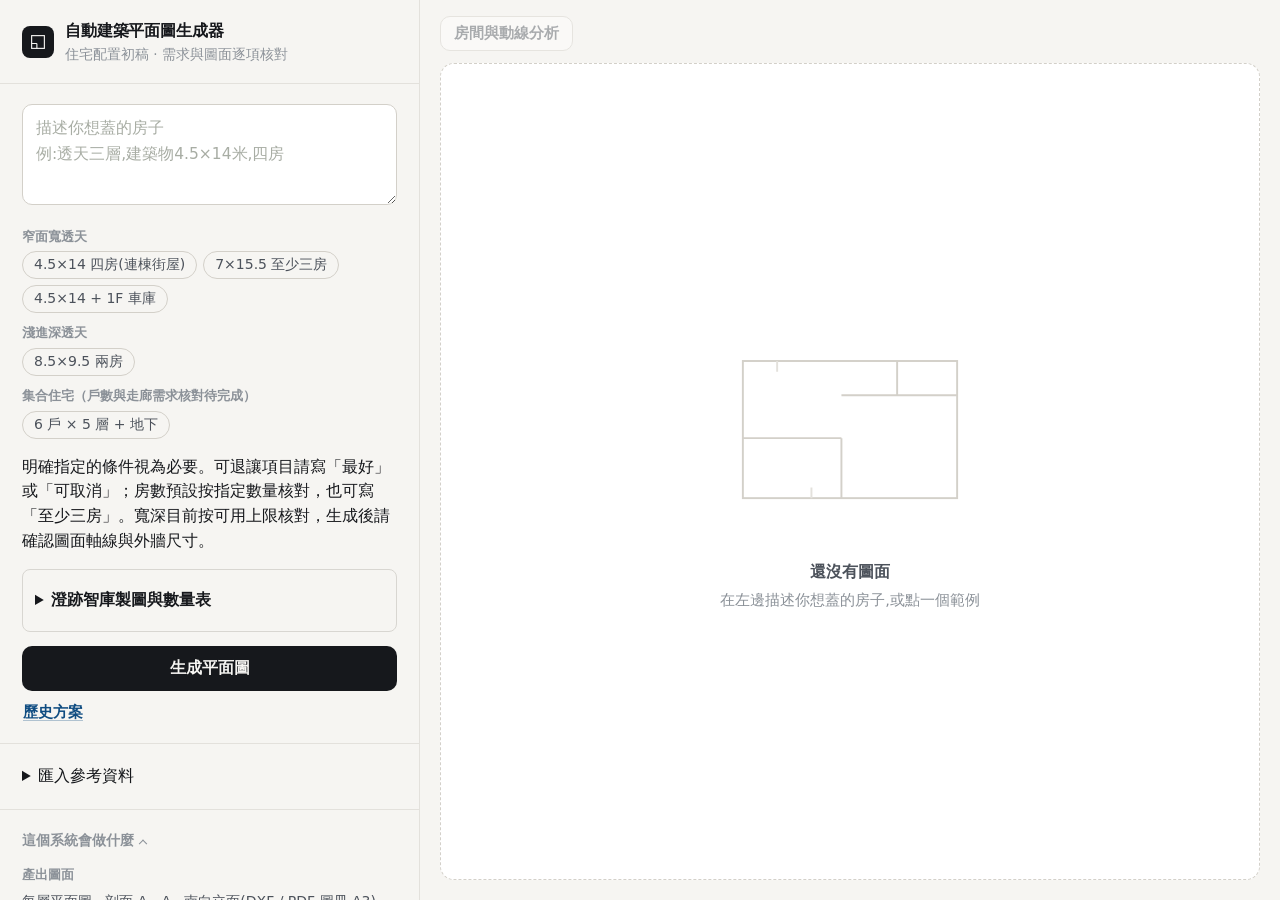
==== commit 01ee0923: "fix(web): 修正報告流程模型備援與可讀 A3 圖冊" ====
--- a/src/web/static/index.html
+++ b/src/web/static/index.html
@@ -5,7 +5,7 @@
 <meta name="viewport" content="width=device-width, initial-scale=1">
 <title>自動建築平面圖生成器</title>
 <link rel="icon" href="data:image/svg+xml,<svg xmlns='http://www.w3.org/2000/svg' viewBox='0 0 32 32'><rect width='32' height='32' rx='7' fill='%2316181c'/><g stroke='%23f7f6f3' stroke-width='2' fill='none'><rect x='8' y='8' width='16' height='16'/><path d='M8 18h7M15 18v6'/></g></svg>">
-<link rel="stylesheet" href="style.css?v=20261015-chengji">
+<link rel="stylesheet" href="style.css?v=20261111-readable">
 </head>
 <body>
 
@@ -41,7 +41,7 @@
           </div>
           <div class="ex-group">
             <span class="ex-label">淺進深透天</span>
-            <button class="chip" data-text="透天兩層,建築物7×7米,兩房">7×7 兩房</button>
+            <button class="chip" data-text="透天兩層,建築物8.5×9.5米,兩房">8.5×9.5 兩房</button>
           </div>
           <div class="ex-group">
             <span class="ex-label">集合住宅（戶數與走廊需求核對待完成）</span>
@@ -49,7 +49,7 @@
           </div>
         </div>
 
-        <p class="import-note">明確指定的條件視為必要。可退讓項目請寫「最好」或「可取消」；房數預設按指定數量核對，也可寫「至少三房」。</p>
+        <p class="import-note">明確指定的條件視為必要。可退讓項目請寫「最好」或「可取消」；房數預設按指定數量核對，也可寫「至少三房」。寬深目前按可用上限核對，生成後請確認圖面軸線與外牆尺寸。</p>
         <details id="drawing-settings" class="drawing-settings">
           <summary>澄跡智庫製圖與數量表</summary>
           <label class="drawing-enable"><input type="checkbox" id="drawing-enabled">啟用清單流程（cm／1:50）</label>
@@ -103,6 +103,7 @@
         <div id="review-history"></div><p id="audit-status" role="status"></p>
       </section>
       <section id="requirements-panel" class="block hidden" aria-live="polite"></section>
+      <section id="ergonomics-panel" class="block hidden" aria-live="polite"></section>
       <div id="history" class="history hidden"></div>
 
       <section class="block rag-import">
@@ -199,7 +200,7 @@
 
             <dt>自動把關</dt>
             <!-- ⚠️ 換行處會變成一個空格,別在標點後面斷行 -->
-            <dd><b>圖面硬規則 16 條</b> —— 房間沒門、室內斷成兩塊、家具穿牆、門卡牆角、梯段沒扶手牆、動線走不通…只要違反就換個切法重生,不合格的圖不會給你</dd>
+            <dd><b>已實作圖面檢查</b> —— 房間是否有門、家具是否穿牆、門扇與樓梯、逐層動線等。必要需求或硬性檢查未通過時停止出圖；提醒仍需逐項核對。</dd>
             <dd><b>建築技術規則施工編</b> §33 樓梯尺寸 · §40 居室採光
               · §43 通風</dd>
 
@@ -264,7 +265,7 @@
   <main class="stage">
     <div class="stage-bar">
       <div class="tabs" id="tabs"></div>
-      <span class="stage-hint">滾輪縮放 · 拖曳平移 · 雙擊還原</span>
+      <span class="stage-hint">整張圖自動置中 · 滾輪放大看細節 · 雙擊還原</span>
       <button id="spatial-toggle" class="btn quiet" disabled aria-expanded="false" aria-controls="spatial-inspector">房間與動線分析</button>
     </div>
 
@@ -307,8 +308,9 @@
 
       <div class="viewer-tools">
         <button class="zoom" id="zoom-out" title="縮小">−</button>
-        <button class="zoom" id="zoom-reset" title="還原">⤢</button>
+        <button class="zoom zoom-label" id="zoom-reset" title="整張圖適合視窗">整張圖</button>
         <button class="zoom" id="zoom-in" title="放大">+</button>
+        <button class="zoom zoom-label" id="viewer-fullscreen" title="全螢幕看圖" aria-pressed="false">全螢幕</button>
       </div>
     </div>
   </main>
@@ -316,9 +318,11 @@
 </div>
 
 <script src="spatial.js?v=20260922-spatial"></script>
-<script src="sketch.js?v=20260924-sketch"></script>
+<script src="sketch.js?v=20261111-readable"></script>
 <script src="audit.js?v=20261007-evidence"></script>
 <script src="drawing.js?v=20261015"></script>
-<script src="app.js?v=20261015-chengji"></script>
+<script src="ergonomics.js?v=20261111-repair"></script>
+<script src="viewport.js?v=20261111"></script>
+<script src="app.js?v=20261111-readable"></script>
 </body>
 </html>
--- a/src/web/static/style.css
+++ b/src/web/static/style.css
@@ -498,7 +498,7 @@
   transition: background .35s ease, box-shadow .35s ease;
 }
 body.has-result .viewer {
-  background: #0b0b0c;
+  background: #fff;
   border-color: transparent;
   box-shadow: 0 1px 2px rgba(0,0,0,.12), 0 18px 40px -24px rgba(0,0,0,.5);
 }
@@ -510,7 +510,7 @@
   overflow: hidden; cursor: grab; touch-action: none;
 }
 .canvas:active { cursor: grabbing; }
-.canvas .pane { position: absolute; inset: 0; transform-origin: 0 0; }
+.canvas .pane { position: absolute; inset: 12px; transform-origin: 0 0; }
 .canvas svg { width: 100%; height: 100%; display: block; }
 .canvas .sketch-copy { position: absolute; inset: 0; pointer-events: none; }
 body.has-result .viewer.is-sketching { background: #faf8f2; }
@@ -544,20 +544,23 @@
   position: absolute; right: 14px; bottom: 14px;
   display: flex; gap: 2px;
   padding: 3px;
-  background: rgba(255,255,255,.09);
+  background: rgba(248,247,243,.96);
   backdrop-filter: blur(12px);
-  border: 1px solid rgba(255,255,255,.12);
+  border: 1px solid #d4d0c8;
   border-radius: 9px;
 }
 .zoom {
   width: 28px; height: 28px;
   display: grid; place-items: center;
-  background: none; color: #cfd3d8;
+  background: none; color: #242830;
   border: 0; border-radius: 6px;
   font-size: 17px; line-height: 1; cursor: pointer;
   transition: .13s;
 }
-.zoom:hover { background: rgba(255,255,255,.14); color: #fff; }
+.zoom:hover { background: #e5e2da; color: #111; }
+.zoom-label { width:auto; padding:0 10px; font-size:13px; white-space:nowrap; }
+.viewer:fullscreen, .viewer.is-expanded { border-radius:0; border:0; background:#fff; }
+.viewer.is-expanded { position:fixed; inset:0; z-index:1000; }
 
 .rag-panel { margin-top: 12px; font-size: 12px; line-height: 1.65; }
 .rag-panel summary { cursor: pointer; font-weight: 600; }
